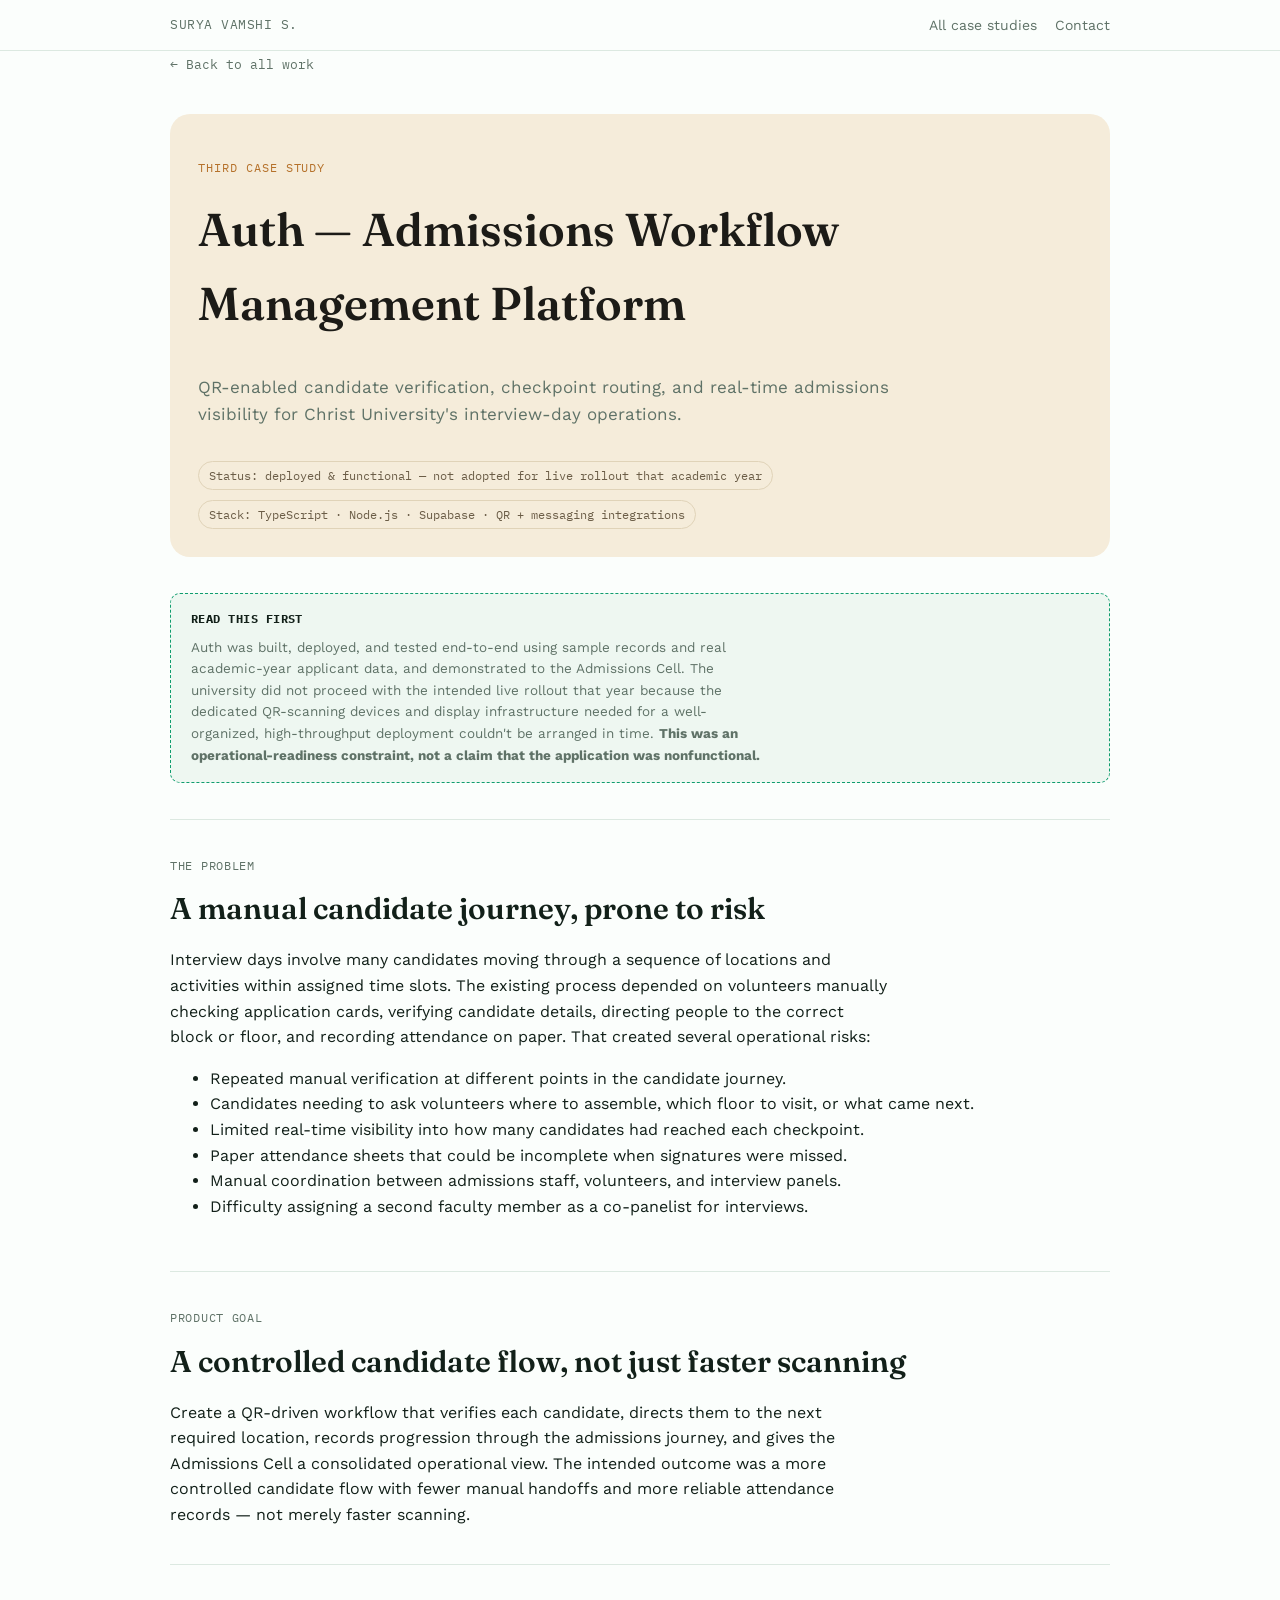
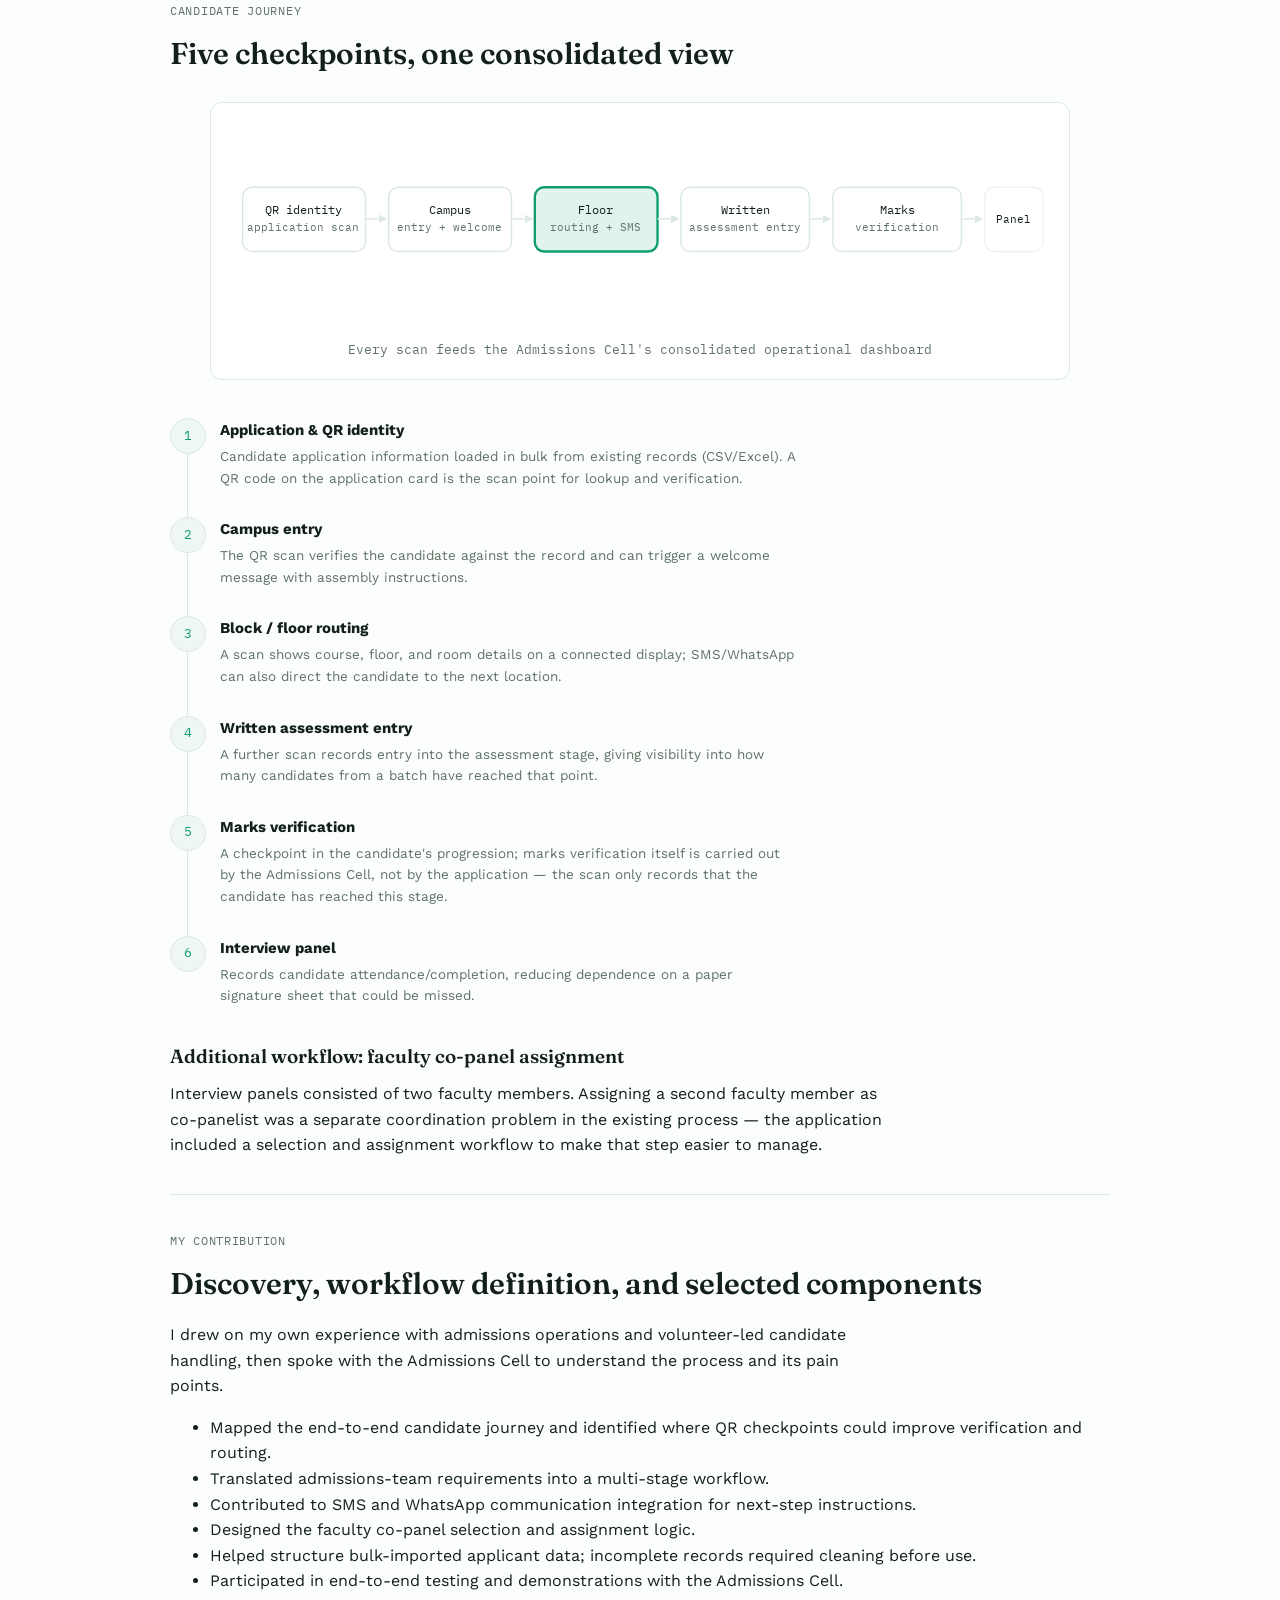
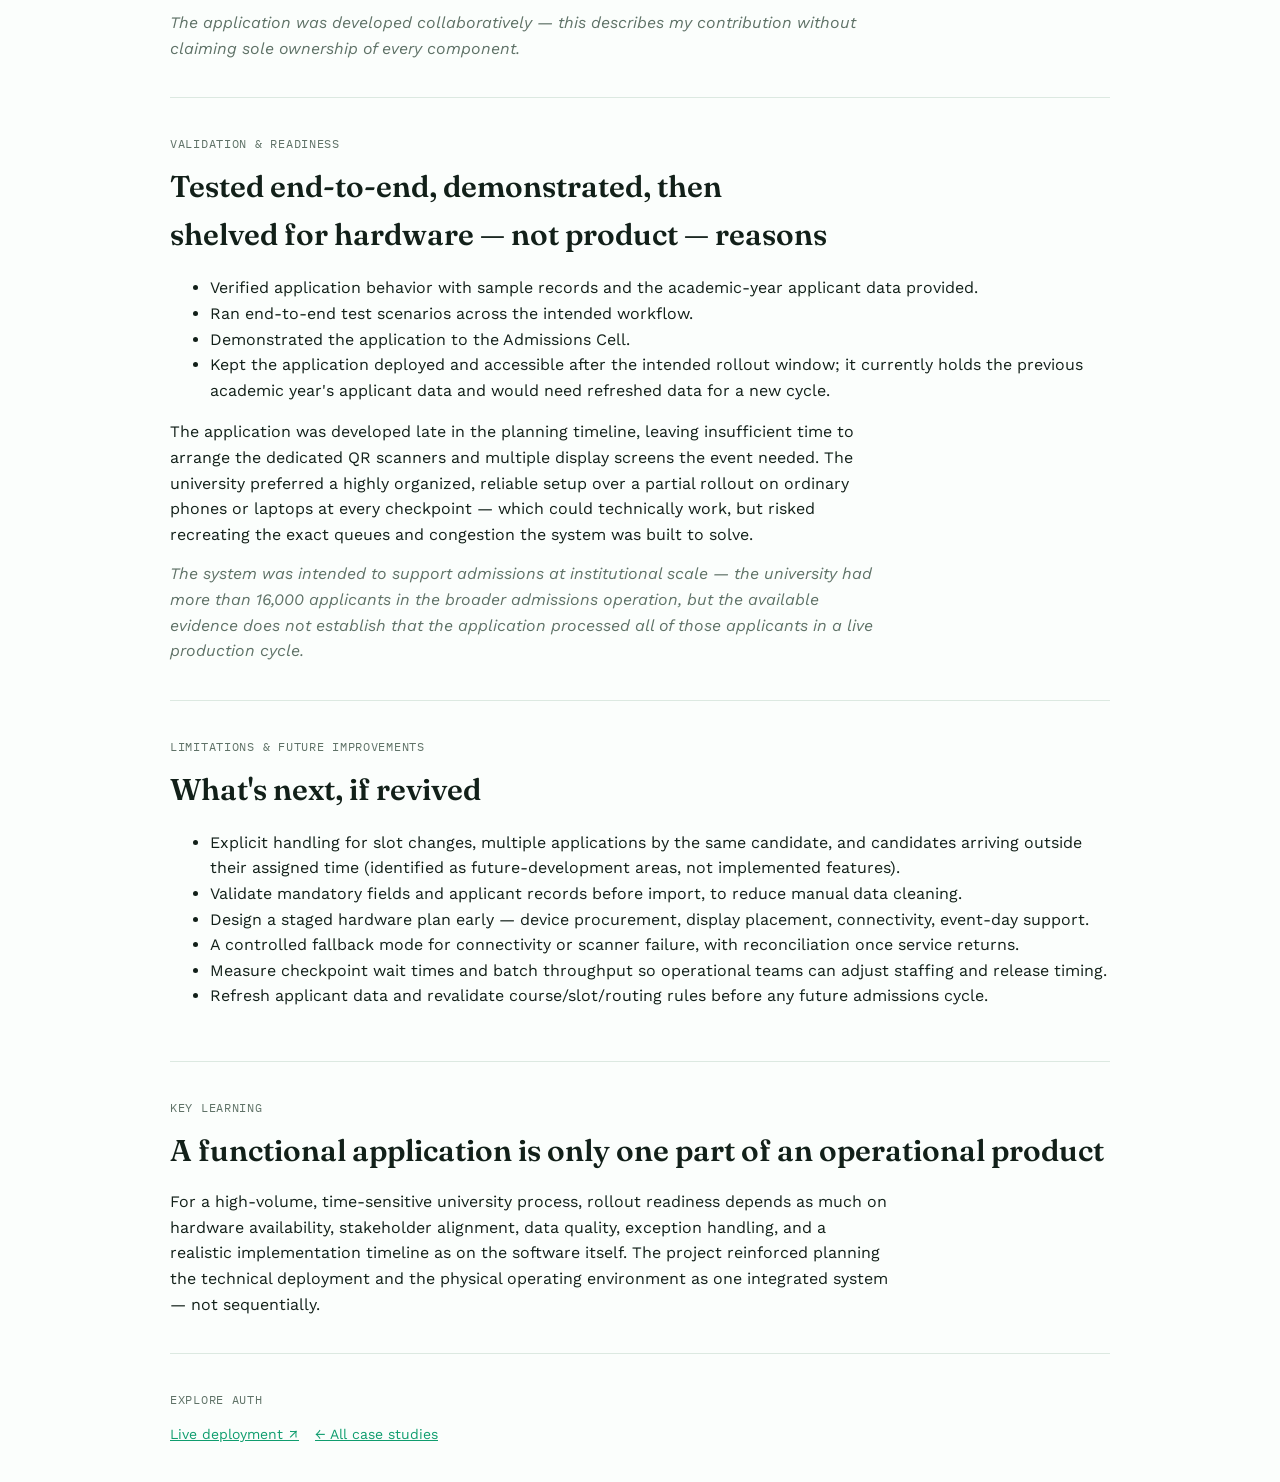
==== admissions.html @ 5cc6632f "Add product-management portfolio site: Socio, Gated, Auth case studies" ====
<!doctype html>
<html lang="en">
<head>
<meta charset="utf-8">
<meta name="viewport" content="width=device-width, initial-scale=1, viewport-fit=cover">
<title>Auth — Case Study</title>
<link rel="preconnect" href="https://fonts.googleapis.com">
<link rel="preconnect" href="https://fonts.gstatic.com" crossorigin>
<link href="https://fonts.googleapis.com/css2?family=Fraunces:opsz,wght@9..144,500;9..144,600;9..144,700&family=Work+Sans:wght@400;500;600;700&family=IBM+Plex+Mono:wght@400;500&display=swap" rel="stylesheet">
<link rel="stylesheet" href="theme.css">
<script>if('scrollRestoration' in history){history.scrollRestoration='manual';}window.scrollTo(0,0);</script>
</head>
<body>

<header class="top"><div class="wrap top-inner">
  <a class="brand" href="index.html">SURYA VAMSHI S.</a>
  <nav><a href="index.html#case">All case studies</a><a href="index.html#contact">Contact</a></nav>
</div></header>

<main class="wrap">
  <a class="back" href="index.html">← Back to all work</a>

  <section class="detail-hero cover" style="border-radius:20px;padding-inline:28px;border-bottom:none;margin-top:20px">
    <span class="eyebrow mono" style="font-size:12px;letter-spacing:.08em;text-transform:uppercase">Third case study</span>
    <h1 style="font-size:clamp(30px,5vw,46px)">Auth — Admissions Workflow Management Platform</h1>
    <p class="lede" style="font-size:17px;max-width:68ch;color:var(--muted)">QR-enabled candidate verification, checkpoint routing, and real-time admissions visibility for Christ University's interview-day operations.</p>
    <div class="meta-row">
      <span class="status-partial">Status: deployed &amp; functional — not adopted for live rollout that academic year</span>
      <span>Stack: TypeScript · Node.js · Supabase · QR + messaging integrations</span>
    </div>
  </section>

  <section class="block" style="border-top:none">
    <div class="verify-list" style="border-color:var(--accent)">
      <h4>Read this first</h4>
      <p style="margin:0">Auth was built, deployed, and tested end-to-end using sample records and real academic-year applicant data, and demonstrated to the Admissions Cell. The university did not proceed with the intended live rollout that year because the dedicated QR-scanning devices and display infrastructure needed for a well-organized, high-throughput deployment couldn't be arranged in time. <strong>This was an operational-readiness constraint, not a claim that the application was nonfunctional.</strong></p>
    </div>
  </section>

  <section class="block">
    <div class="tag">The problem</div>
    <h2>A manual candidate journey, prone to risk</h2>
    <p>Interview days involve many candidates moving through a sequence of locations and activities within assigned time slots. The existing process depended on volunteers manually checking application cards, verifying candidate details, directing people to the correct block or floor, and recording attendance on paper. That created several operational risks:</p>
    <ul>
      <li>Repeated manual verification at different points in the candidate journey.</li>
      <li>Candidates needing to ask volunteers where to assemble, which floor to visit, or what came next.</li>
      <li>Limited real-time visibility into how many candidates had reached each checkpoint.</li>
      <li>Paper attendance sheets that could be incomplete when signatures were missed.</li>
      <li>Manual coordination between admissions staff, volunteers, and interview panels.</li>
      <li>Difficulty assigning a second faculty member as a co-panelist for interviews.</li>
    </ul>
  </section>

  <section class="block">
    <div class="tag">Product goal</div>
    <h2>A controlled candidate flow, not just faster scanning</h2>
    <p>Create a QR-driven workflow that verifies each candidate, directs them to the next required location, records progression through the admissions journey, and gives the Admissions Cell a consolidated operational view. The intended outcome was a more controlled candidate flow with fewer manual handoffs and more reliable attendance records — not merely faster scanning.</p>
  </section>

  <section class="block">
    <div class="tag">Candidate journey</div>
    <h2>Five checkpoints, one consolidated view</h2>
    <figure class="diagram-frame">
      <svg viewBox="0 0 700 170" role="img" aria-label="Candidate journey: QR identity, campus entry, floor routing, written assessment, marks verification, interview panel">
        <defs><marker id="arra" viewBox="0 0 10 10" refX="9" refY="5" markerWidth="6" markerHeight="6" orient="auto-start-reverse"><path d="M0 0L10 5L0 10z" fill="var(--border)"/></marker></defs>
        <g font-family="IBM Plex Mono, monospace" font-size="10.5" fill="var(--fg)">
          <rect x="10" y="55" width="105" height="55" rx="8" fill="none" stroke="var(--border)" stroke-width="1.25"/>
          <text x="62" y="78" text-anchor="middle">QR identity</text>
          <text x="62" y="92" text-anchor="middle" font-size="9" fill="var(--muted)">application scan</text>

          <rect x="135" y="55" width="105" height="55" rx="8" fill="none" stroke="var(--border)" stroke-width="1.25"/>
          <text x="187" y="78" text-anchor="middle">Campus</text>
          <text x="187" y="92" text-anchor="middle" font-size="9" fill="var(--muted)">entry + welcome</text>

          <rect x="260" y="55" width="105" height="55" rx="8" fill="var(--accent)" fill-opacity="0.12" stroke="var(--accent)" stroke-width="2"/>
          <text x="312" y="78" text-anchor="middle">Floor</text>
          <text x="312" y="92" text-anchor="middle" font-size="9" fill="var(--muted)">routing + SMS</text>

          <rect x="385" y="55" width="110" height="55" rx="8" fill="none" stroke="var(--border)" stroke-width="1.25"/>
          <text x="440" y="78" text-anchor="middle">Written</text>
          <text x="440" y="92" text-anchor="middle" font-size="9" fill="var(--muted)">assessment entry</text>

          <rect x="515" y="55" width="110" height="55" rx="8" fill="none" stroke="var(--border)" stroke-width="1.25"/>
          <text x="570" y="78" text-anchor="middle">Marks</text>
          <text x="570" y="92" text-anchor="middle" font-size="9" fill="var(--muted)">verification</text>

          <rect x="645" y="55" width="50" height="55" rx="8" fill="none" stroke="var(--border)" stroke-width="1.25" opacity="0.5"/>
          <text x="670" y="86" text-anchor="middle" font-size="9">Panel</text>

          <line x1="115" y1="82" x2="133" y2="82" stroke="var(--border)" stroke-width="1.25" marker-end="url(#arra)"/>
          <line x1="240" y1="82" x2="258" y2="82" stroke="var(--border)" stroke-width="1.25" marker-end="url(#arra)"/>
          <line x1="365" y1="82" x2="383" y2="82" stroke="var(--border)" stroke-width="1.25" marker-end="url(#arra)"/>
          <line x1="495" y1="82" x2="513" y2="82" stroke="var(--border)" stroke-width="1.25" marker-end="url(#arra)"/>
          <line x1="625" y1="82" x2="643" y2="82" stroke="var(--border)" stroke-width="1.25" marker-end="url(#arra)"/>
        </g>
      </svg>
      <figcaption>Every scan feeds the Admissions Cell's consolidated operational dashboard</figcaption>
    </figure>

    <div class="journey">
      <div class="step"><div class="num">1</div><div><h4>Application &amp; QR identity</h4><p>Candidate application information loaded in bulk from existing records (CSV/Excel). A QR code on the application card is the scan point for lookup and verification.</p></div></div>
      <div class="step"><div class="num">2</div><div><h4>Campus entry</h4><p>The QR scan verifies the candidate against the record and can trigger a welcome message with assembly instructions.</p></div></div>
      <div class="step"><div class="num">3</div><div><h4>Block / floor routing</h4><p>A scan shows course, floor, and room details on a connected display; SMS/WhatsApp can also direct the candidate to the next location.</p></div></div>
      <div class="step"><div class="num">4</div><div><h4>Written assessment entry</h4><p>A further scan records entry into the assessment stage, giving visibility into how many candidates from a batch have reached that point.</p></div></div>
      <div class="step"><div class="num">5</div><div><h4>Marks verification</h4><p>A checkpoint in the candidate's progression; marks verification itself is carried out by the Admissions Cell, not by the application — the scan only records that the candidate has reached this stage.</p></div></div>
      <div class="step"><div class="num">6</div><div><h4>Interview panel</h4><p>Records candidate attendance/completion, reducing dependence on a paper signature sheet that could be missed.</p></div></div>
    </div>

    <h3>Additional workflow: faculty co-panel assignment</h3>
    <p>Interview panels consisted of two faculty members. Assigning a second faculty member as co-panelist was a separate coordination problem in the existing process — the application included a selection and assignment workflow to make that step easier to manage.</p>
  </section>

  <section class="block">
    <div class="tag">My contribution</div>
    <h2>Discovery, workflow definition, and selected components</h2>
    <p>I drew on my own experience with admissions operations and volunteer-led candidate handling, then spoke with the Admissions Cell to understand the process and its pain points.</p>
    <ul>
      <li>Mapped the end-to-end candidate journey and identified where QR checkpoints could improve verification and routing.</li>
      <li>Translated admissions-team requirements into a multi-stage workflow.</li>
      <li>Contributed to SMS and WhatsApp communication integration for next-step instructions.</li>
      <li>Designed the faculty co-panel selection and assignment logic.</li>
      <li>Helped structure bulk-imported applicant data; incomplete records required cleaning before use.</li>
      <li>Participated in end-to-end testing and demonstrations with the Admissions Cell.</li>
    </ul>
    <p class="muted" style="font-style:italic">The application was developed collaboratively — this describes my contribution without claiming sole ownership of every component.</p>
  </section>

  <section class="block">
    <div class="tag">Validation &amp; readiness</div>
    <h2>Tested end-to-end, demonstrated, then shelved for hardware — not product — reasons</h2>
    <ul>
      <li>Verified application behavior with sample records and the academic-year applicant data provided.</li>
      <li>Ran end-to-end test scenarios across the intended workflow.</li>
      <li>Demonstrated the application to the Admissions Cell.</li>
      <li>Kept the application deployed and accessible after the intended rollout window; it currently holds the previous academic year's applicant data and would need refreshed data for a new cycle.</li>
    </ul>
    <p>The application was developed late in the planning timeline, leaving insufficient time to arrange the dedicated QR scanners and multiple display screens the event needed. The university preferred a highly organized, reliable setup over a partial rollout on ordinary phones or laptops at every checkpoint — which could technically work, but risked recreating the exact queues and congestion the system was built to solve.</p>
    <p class="muted" style="font-style:italic">The system was intended to support admissions at institutional scale — the university had more than 16,000 applicants in the broader admissions operation, but the available evidence does not establish that the application processed all of those applicants in a live production cycle.</p>
  </section>

  <section class="block">
    <div class="tag">Limitations &amp; future improvements</div>
    <h2>What's next, if revived</h2>
    <ul>
      <li>Explicit handling for slot changes, multiple applications by the same candidate, and candidates arriving outside their assigned time (identified as future-development areas, not implemented features).</li>
      <li>Validate mandatory fields and applicant records before import, to reduce manual data cleaning.</li>
      <li>Design a staged hardware plan early — device procurement, display placement, connectivity, event-day support.</li>
      <li>A controlled fallback mode for connectivity or scanner failure, with reconciliation once service returns.</li>
      <li>Measure checkpoint wait times and batch throughput so operational teams can adjust staffing and release timing.</li>
      <li>Refresh applicant data and revalidate course/slot/routing rules before any future admissions cycle.</li>
    </ul>
  </section>

  <section class="block">
    <div class="tag">Key learning</div>
    <h2>A functional application is only one part of an operational product</h2>
    <p>For a high-volume, time-sensitive university process, rollout readiness depends as much on hardware availability, stakeholder alignment, data quality, exception handling, and a realistic implementation timeline as on the software itself. The project reinforced planning the technical deployment and the physical operating environment as one integrated system — not sequentially.</p>
  </section>

  <section class="block">
    <div class="tag">Explore Auth</div>
    <div class="linkrow">
      <a href="https://universityauth.vercel.app/" target="_blank" rel="noopener">Live deployment ↗</a>
      <a href="index.html#case">← All case studies</a>
    </div>
  </section>

</main>

</body>
</html>
---- theme.css ----
/* Shared design tokens + components — bright, fresh, mint-and-emerald aesthetic */
:root{
  --bg:#fbfefc; --surface:#ffffff; --surface-2:#eef7f1; --fg:#122019; --muted:#5f7267;
  --accent:#0f9d6e; --accent-ink:#ffffff; --border:#dce9e1; --ok:#1f9d55; --warn:#c98a1d;
  --font-display:'Fraunces',ui-serif,Georgia,serif;
  --font-body:'Work Sans',ui-sans-serif,system-ui,sans-serif;
  --font-mono:'IBM Plex Mono',ui-monospace,Menlo,monospace;
  /* Per-project accent hues — same three colors in both themes so each case study stays recognizable */
  --c-socio:#0f9d6e; --c-socio-tint:#e3f5ec;
  --c-daksh:#0e74b8; --c-daksh-tint:#e3f0fa;
  --c-admissions:#c2730f; --c-admissions-tint:#faeedd;
  color-scheme:light;
}
@media (prefers-color-scheme: dark){
  :root:not([data-theme="light"]){
    --bg:#0f1713; --surface:#16211b; --surface-2:#1b2822; --fg:#eaf3ee; --muted:#8aa296;
    --accent:#2dd4a0; --accent-ink:#06241a; --border:#223029; --ok:#34d399; --warn:#f2b253;
    --c-socio:#34d399; --c-socio-tint:#16342a;
    --c-daksh:#57b3ec; --c-daksh-tint:#122e3e;
    --c-admissions:#f0a94e; --c-admissions-tint:#3a2a14;
    color-scheme:dark;
  }
}
:root[data-theme="dark"]{
  --bg:#0f1713; --surface:#16211b; --surface-2:#1b2822; --fg:#eaf3ee; --muted:#8aa296;
  --accent:#2dd4a0; --accent-ink:#06241a; --border:#223029; --ok:#34d399; --warn:#f2b253;
  --c-socio:#34d399; --c-socio-tint:#16342a;
  --c-daksh:#57b3ec; --c-daksh-tint:#122e3e;
  --c-admissions:#f0a94e; --c-admissions-tint:#3a2a14;
  color-scheme:dark;
}
*{box-sizing:border-box}
html,body{margin:0}
body{background:var(--bg);color:var(--fg);font-family:var(--font-body);line-height:1.6;font-size:16px}
.wrap{padding-left:max(20px, env(safe-area-inset-left,0px));padding-right:max(20px, env(safe-area-inset-right,0px))}
h1,h2,h3{font-family:var(--font-display);font-weight:600;text-wrap:balance;margin:0}
a{color:var(--accent)}
img{max-width:100%}
.mono{font-family:var(--font-mono)}
.muted{color:var(--muted)}

header.top{position:sticky;top:env(safe-area-inset-top,0px);z-index:5;background:color-mix(in srgb, var(--bg) 88%, transparent);backdrop-filter:blur(8px);border-bottom:1px solid var(--border)}
.top-inner{max-width:980px;margin:0 auto;padding-block:14px;display:flex;justify-content:space-between;align-items:center;gap:16px}
.top-inner nav{display:flex;gap:18px;font-size:14px}
.top-inner nav a{color:var(--muted);text-decoration:none}
.top-inner nav a:hover{color:var(--fg)}
.brand{font-family:var(--font-mono);font-size:13px;letter-spacing:.04em;color:var(--muted);text-decoration:none}

main{max-width:980px;margin:0 auto}

.hero{margin-top:28px;padding-block:56px 40px;border-radius:20px;padding-inline:32px;background:linear-gradient(135deg, var(--c-socio-tint) 0%, var(--c-daksh-tint) 55%, var(--surface) 100%)}
.hero-grid{display:grid;grid-template-columns:1.3fr 1fr;gap:40px;align-items:center}
@media(max-width:760px){.hero-grid{grid-template-columns:1fr;text-align:center}}
.hero-text{display:grid;gap:16px}
@media(max-width:760px){.hero-text{justify-items:center}}
.hero .eyebrow{font-family:var(--font-mono);font-size:12px;letter-spacing:.08em;text-transform:uppercase;color:var(--c-socio)}
.hero h1{font-size:clamp(32px,5.2vw,50px);letter-spacing:-0.01em;line-height:1.08}
.hero h1 .hi{color:var(--fg)}
.hero h1 .name{color:var(--c-socio)}
.hero .role{font-size:19px;font-weight:600;color:var(--fg)}
.hero .locline{display:flex;align-items:center;gap:7px;font-size:14px;color:var(--muted)}
.hero .locline svg{width:15px;height:15px;color:var(--c-socio);flex:none}
.hero p.lede{max-width:56ch;font-size:16px;color:var(--muted)}
.hero-photo-wrap{position:relative;justify-self:center}
.hero-photo{width:280px;height:280px;border-radius:50%;object-fit:cover;border:6px solid var(--surface);box-shadow:0 0 0 2px var(--border), 0 20px 40px -12px rgba(15,157,110,0.35)}
.hero-dot{position:absolute;top:4px;left:-6px;width:34px;height:34px;border-radius:50%;background:var(--accent);border:4px solid var(--surface)}
.hero-ring{position:absolute;bottom:10px;right:-10px;width:46px;height:46px;border-radius:50%;border:3px solid var(--c-daksh);opacity:.6}
.chiprow{display:flex;flex-wrap:wrap;gap:8px;margin-top:4px}
.chip{border:1px solid var(--border);border-radius:100px;padding:6px 12px;font-size:13px;color:var(--muted);font-family:var(--font-mono)}
.ctarow{display:flex;flex-wrap:wrap;gap:12px;margin-top:10px}
.btn{display:inline-flex;align-items:center;gap:8px;padding:11px 18px;border-radius:8px;font-size:14px;text-decoration:none;font-weight:600;border:1px solid transparent;cursor:pointer;font-family:var(--font-body)}
.btn.primary{background:var(--accent);color:var(--accent-ink)}
.btn.ghost{border-color:var(--border);color:var(--fg);background:none}
.btn.small{padding:8px 14px;font-size:13px}

.panel{background:var(--surface);border:1px solid var(--border);border-radius:12px}

.statuspanel{margin-block:28px;padding:22px;display:grid;gap:16px}
.statuspanel .head{display:flex;align-items:center;gap:10px;font-family:var(--font-mono);font-size:13px}
.dot{width:8px;height:8px;border-radius:50%;background:var(--ok);box-shadow:0 0 0 3px color-mix(in srgb, var(--ok) 25%, transparent);flex:none}
.statgrid{display:grid;grid-template-columns:repeat(auto-fit,minmax(110px,1fr));gap:14px}
.stat{display:flex;flex-direction:column;gap:2px}
.stat .n{font-family:var(--font-display);font-size:26px;font-variant-numeric:tabular-nums}
.stat .l{font-size:11.5px;color:var(--muted);font-family:var(--font-mono);text-transform:uppercase;letter-spacing:.04em}
.caveat{font-size:12.5px;color:var(--muted);border-top:1px dashed var(--border);padding-top:12px}

section.block{padding-block:36px;border-top:1px solid var(--border)}
section.block.tinted{background:var(--surface-2);border-radius:20px;padding-inline:28px;border-top:none;margin-block:24px}
section.block .tag{font-family:var(--font-mono);font-size:12px;color:var(--muted);text-transform:uppercase;letter-spacing:.06em;margin-bottom:10px}
section.block h2{font-size:clamp(22px,4vw,30px);margin-bottom:14px}
section.block h3{font-size:19px;margin-bottom:10px}
section.block p{margin:0 0 14px;max-width:72ch}
section.block p:last-child{margin-bottom:0}

/* Index case-preview cards */
.case-preview-grid{display:grid;gap:20px;margin-top:22px}
@media(min-width:760px){.case-preview-grid{grid-template-columns:repeat(3,1fr)}}
.case-preview{display:flex;flex-direction:column;overflow:hidden;text-decoration:none;color:var(--fg);transition:transform .15s ease, border-color .15s ease}
.case-preview:hover{transform:translateY(-3px);border-color:var(--accent)}
.case-preview .art{padding:24px 20px 22px;display:flex;flex-direction:column;gap:10px;border-bottom:1px solid var(--border);min-height:132px;justify-content:center}
.case-preview .art .status{display:inline-block;width:fit-content;font-family:var(--font-mono);font-size:10.5px;text-transform:uppercase;letter-spacing:.06em;font-weight:700}
.case-preview .art h3{font-size:19px;font-family:var(--font-display);font-weight:600;color:#1c1b17;line-height:1.2}
.case-preview .cbody{padding:18px;display:flex;flex-direction:column;gap:8px;flex:1}
.case-preview.c-socio .art{background:#e3f2e8}
.case-preview.c-socio .art .status{color:#1a7a4c}
.case-preview.c-socio:hover{border-color:var(--c-socio)}
.case-preview.c-daksh .art{background:#e4edf9}
.case-preview.c-daksh .art .status{color:#2c62ad}
.case-preview.c-daksh:hover{border-color:var(--c-daksh)}
.case-preview.c-admissions .art{background:#f7e8d9}
.case-preview.c-admissions .art .status{color:#b5712a}
.case-preview.c-admissions:hover{border-color:var(--c-admissions)}
.case-preview h3{font-size:17px;font-family:var(--font-body);font-weight:700;color:var(--fg)}
.case-preview p{font-size:13.5px;color:var(--muted);margin:0;flex:1}
.case-preview .readmore{font-family:var(--font-mono);font-size:12.5px;margin-top:8px;display:flex;align-items:center;gap:6px}

.case-grid{display:grid;gap:18px;margin-top:18px}
@media(min-width:720px){.case-grid{grid-template-columns:repeat(2,1fr)}}
.case-card{padding:18px;display:flex;flex-direction:column;gap:8px}
.case-card h3{font-size:16px;font-family:var(--font-body);font-weight:700}
.case-card p{margin:0;font-size:14.5px;color:var(--muted)}
.linkrow{display:flex;gap:16px;flex-wrap:wrap;margin-top:14px;font-size:14px}

.note-card{padding:20px;display:flex;flex-direction:column;gap:10px}
.note-card .meta{font-family:var(--font-mono);font-size:12px;color:var(--muted)}

.proj-grid{display:grid;gap:16px;margin-top:16px}
@media(min-width:720px){.proj-grid{grid-template-columns:repeat(2,1fr)}}
.proj-card{padding:18px}
.proj-card .status{display:inline-block;font-family:var(--font-mono);font-size:11px;text-transform:uppercase;letter-spacing:.04em;padding:3px 8px;border-radius:100px;border:1px solid var(--border);color:var(--muted);margin-bottom:10px}

ul.leadership{list-style:none;margin:0;padding:0;display:grid;gap:10px}
ul.leadership li{display:grid;grid-template-columns:90px 1fr;gap:14px;font-size:14.5px;align-items:baseline}
ul.leadership li .y{font-family:var(--font-mono);color:var(--muted);font-size:12.5px}

.skills-grid{display:grid;gap:18px;margin-top:22px}
@media(min-width:700px){.skills-grid{grid-template-columns:repeat(3,1fr)}}
.skill-card{padding:24px 20px;text-align:center}
.skill-card .sicon{width:40px;height:40px;margin:0 auto 14px;color:var(--accent)}
.skill-card .sicon svg{width:100%;height:100%}
.skill-card h3{font-size:15.5px;font-weight:700;font-family:var(--font-body);margin-bottom:6px}
.skill-card p{margin:0;font-size:12.5px;color:var(--muted);line-height:1.5}

.cert-grid{display:grid;gap:16px;margin-top:18px}
@media(min-width:600px){.cert-grid{grid-template-columns:repeat(auto-fit,minmax(240px,1fr))}}
.cert-card{padding:18px;display:flex;align-items:center;gap:14px}
.cert-card .badge{width:48px;height:48px;border-radius:12px;background:var(--c-admissions-tint);display:flex;align-items:center;justify-content:center;flex:none}
.cert-card .badge svg{width:26px;height:26px;color:var(--c-admissions)}
.cert-card h3{font-size:15px;font-weight:700;font-family:var(--font-body);margin-bottom:3px}
.cert-card p{margin:0;font-size:12.5px;color:var(--muted)}

.awards{display:flex;flex-wrap:wrap;gap:10px;margin-top:16px}
.award{border:1px solid var(--border);border-radius:8px;padding:10px 14px;font-size:13.5px;background:var(--surface);color:var(--fg);font-weight:500}
.award::before{content:'★ ';color:var(--accent)}

footer{padding-block:48px 40px;border-top:1px solid var(--border);background:var(--surface-2)}
footer .fgrid{display:grid;gap:32px;grid-template-columns:1.3fr 1fr 1.2fr 1fr}
@media(max-width:760px){footer .fgrid{grid-template-columns:1fr 1fr}}
@media(max-width:480px){footer .fgrid{grid-template-columns:1fr}}
footer h4{font-family:var(--font-mono);font-size:12px;text-transform:uppercase;letter-spacing:.05em;color:var(--fg);margin:0 0 14px;font-weight:600}
footer .fbrand h3{font-size:19px;color:var(--c-socio);margin-bottom:8px}
footer .fbrand p{font-size:13.5px;color:var(--muted);max-width:30ch;margin:0 0 16px}
.social-row{display:flex;gap:10px}
.social-icon{width:38px;height:38px;border-radius:50%;background:var(--surface);border:1px solid var(--border);display:flex;align-items:center;justify-content:center;color:var(--muted);text-decoration:none;transition:border-color .15s, color .15s}
.social-icon:hover{color:var(--c-socio);border-color:var(--c-socio)}
.social-icon svg{width:16px;height:16px}
.flinks{list-style:none;margin:0;padding:0;display:grid;gap:10px}
.flinks a{color:var(--muted);text-decoration:none;font-size:14px}
.flinks a:hover{color:var(--fg)}
.fcontact{display:grid;gap:12px;font-size:13.5px;color:var(--muted)}
.fcontact .row{display:flex;align-items:center;gap:10px}
.fcontact svg{width:15px;height:15px;color:var(--c-socio);flex:none}
.fdownload{display:grid;gap:10px}
.dlbtn{display:flex;align-items:center;gap:10px;padding:10px 14px;border-radius:8px;border:1px solid var(--border);background:var(--surface);color:var(--fg);text-decoration:none;font-size:13.5px;transition:border-color .15s}
.dlbtn:hover{border-color:var(--c-socio);color:var(--c-socio)}
.dlbtn svg{width:16px;height:16px;flex:none}
.fbottom{margin-top:36px;padding-top:20px;border-top:1px solid var(--border);font-size:12.5px;color:var(--muted);text-align:center}

/* Detail pages */
.back{display:inline-flex;align-items:center;gap:6px;font-family:var(--font-mono);font-size:13px;color:var(--muted);text-decoration:none;margin-bottom:18px}
.back:hover{color:var(--fg)}
.detail-hero{padding-block:44px 28px;display:grid;gap:16px;border-bottom:1px solid var(--border)}
.detail-hero .meta-row{display:flex;flex-wrap:wrap;gap:10px;font-family:var(--font-mono);font-size:12px}
.detail-hero .meta-row span{border:1px solid var(--border);border-radius:100px;padding:4px 10px;color:var(--muted)}

/* Cover-style hero: fixed warm palette, deliberate single-theme, independent of site light/dark mode */
.detail-hero.cover{background:#f5ecda;color:#1c1b17}
.detail-hero.cover .eyebrow{color:#b5712a}
.detail-hero.cover h1{color:#1c1b17}
.detail-hero.cover .lede{color:#6b5d47}
.detail-hero.cover .meta-row span{border-color:#e0d3b8;color:#6b5d47}
.status-live{color:var(--ok)}
.status-partial{color:var(--warn)}

.diagram-frame{margin-block:24px;padding:20px;background:var(--surface);border:1px solid var(--border);border-radius:12px}
.diagram-frame figcaption{font-size:12.5px;color:var(--muted);text-align:center;margin-top:10px;font-family:var(--font-mono)}

.verify-list{background:var(--surface-2);border:1px dashed var(--border);border-radius:10px;padding:16px 20px;font-size:13.5px;color:var(--muted)}
.verify-list h4{font-family:var(--font-mono);text-transform:uppercase;letter-spacing:.04em;font-size:11.5px;color:var(--fg);margin:0 0 8px}
.verify-list ul{margin:0;padding-left:18px}

table.spec{width:100%;border-collapse:collapse;font-size:14px;margin-block:12px}
table.spec th,table.spec td{text-align:left;padding:8px 12px;border-bottom:1px solid var(--border)}
table.spec th{color:var(--muted);font-family:var(--font-mono);font-weight:500;font-size:12px;text-transform:uppercase;letter-spacing:.03em;width:30%}

.journey{display:flex;flex-direction:column;gap:0;margin-block:20px}
.journey .step{display:grid;grid-template-columns:36px 1fr;gap:14px;padding-block:14px;position:relative}
.journey .step .num{width:36px;height:36px;border-radius:50%;background:var(--surface-2);border:1px solid var(--border);display:flex;align-items:center;justify-content:center;font-family:var(--font-mono);font-size:13px;color:var(--accent);flex:none}
.journey .step:not(:last-child)::before{content:'';position:absolute;left:17px;top:50px;bottom:-14px;width:1px;background:var(--border)}
.journey .step h4{font-size:15px;margin:0 0 4px;font-family:var(--font-body);font-weight:700}
.journey .step p{margin:0;font-size:13.5px;color:var(--muted)}
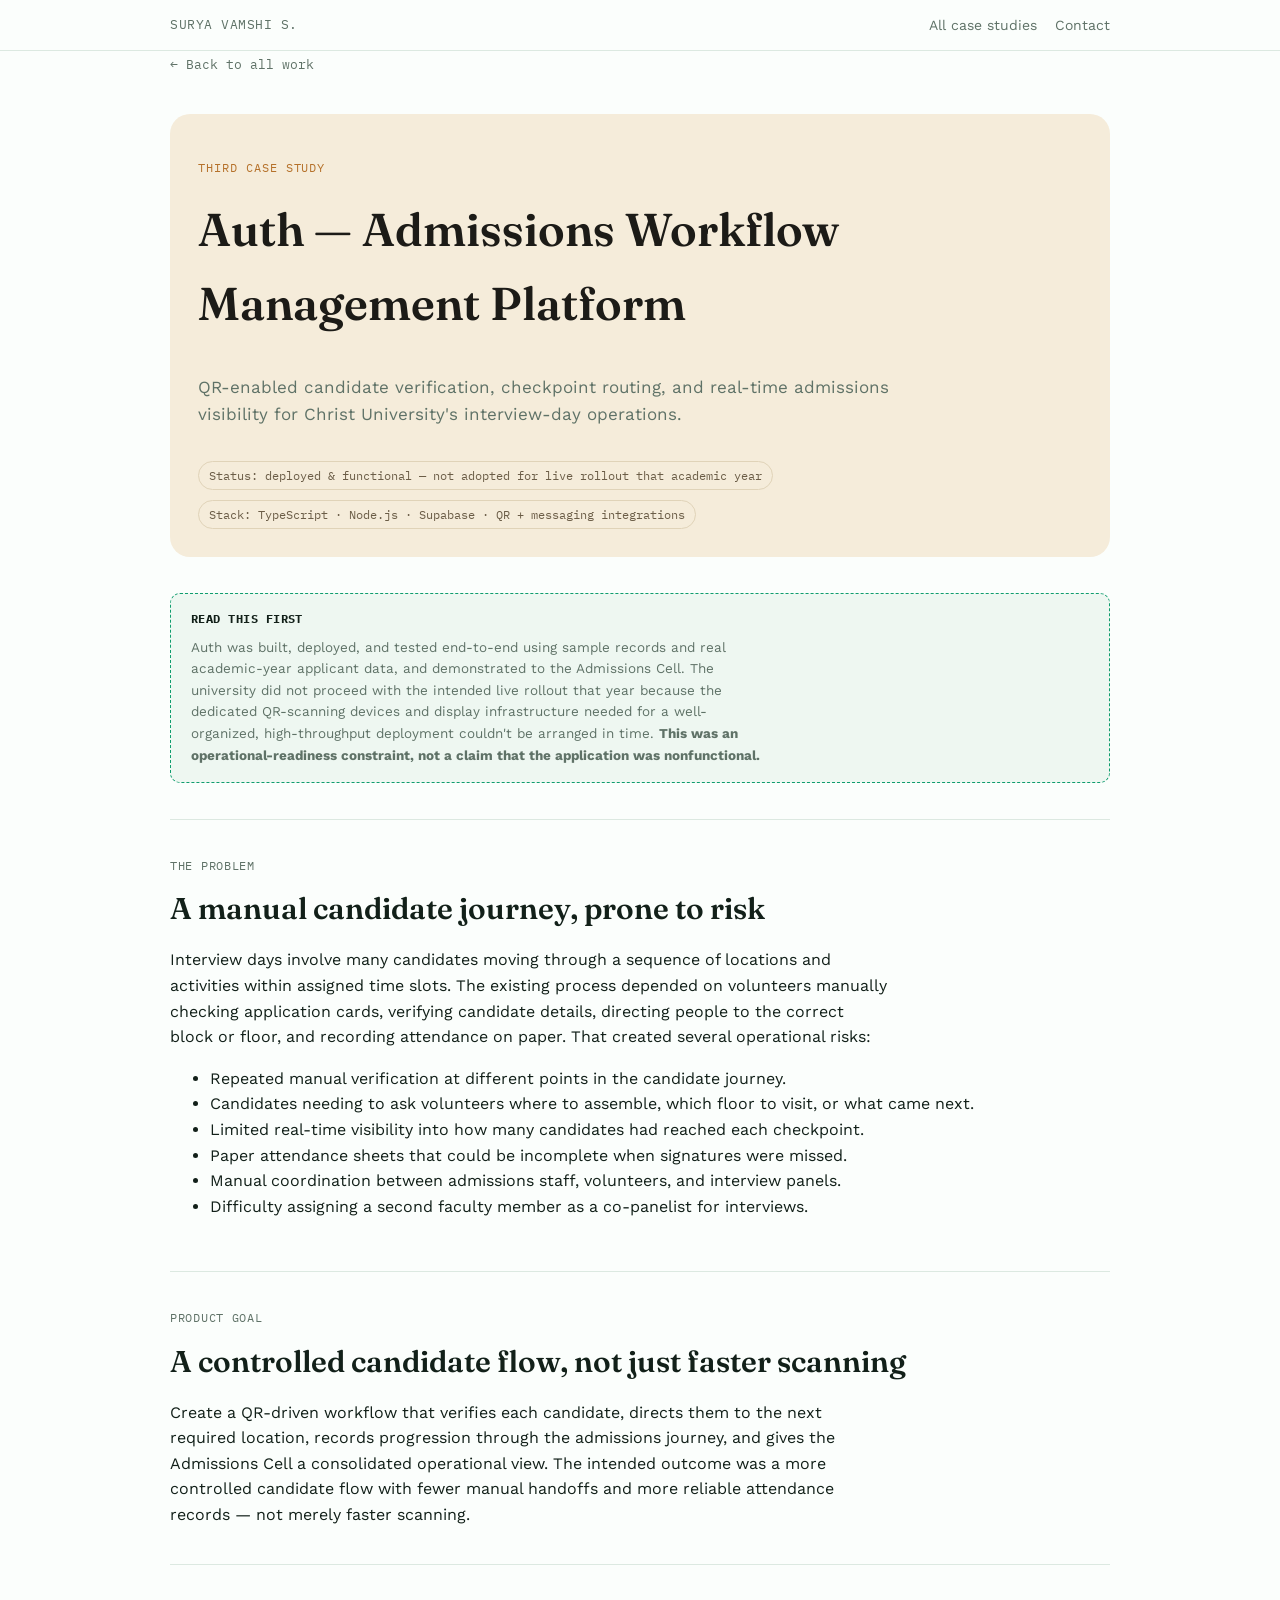
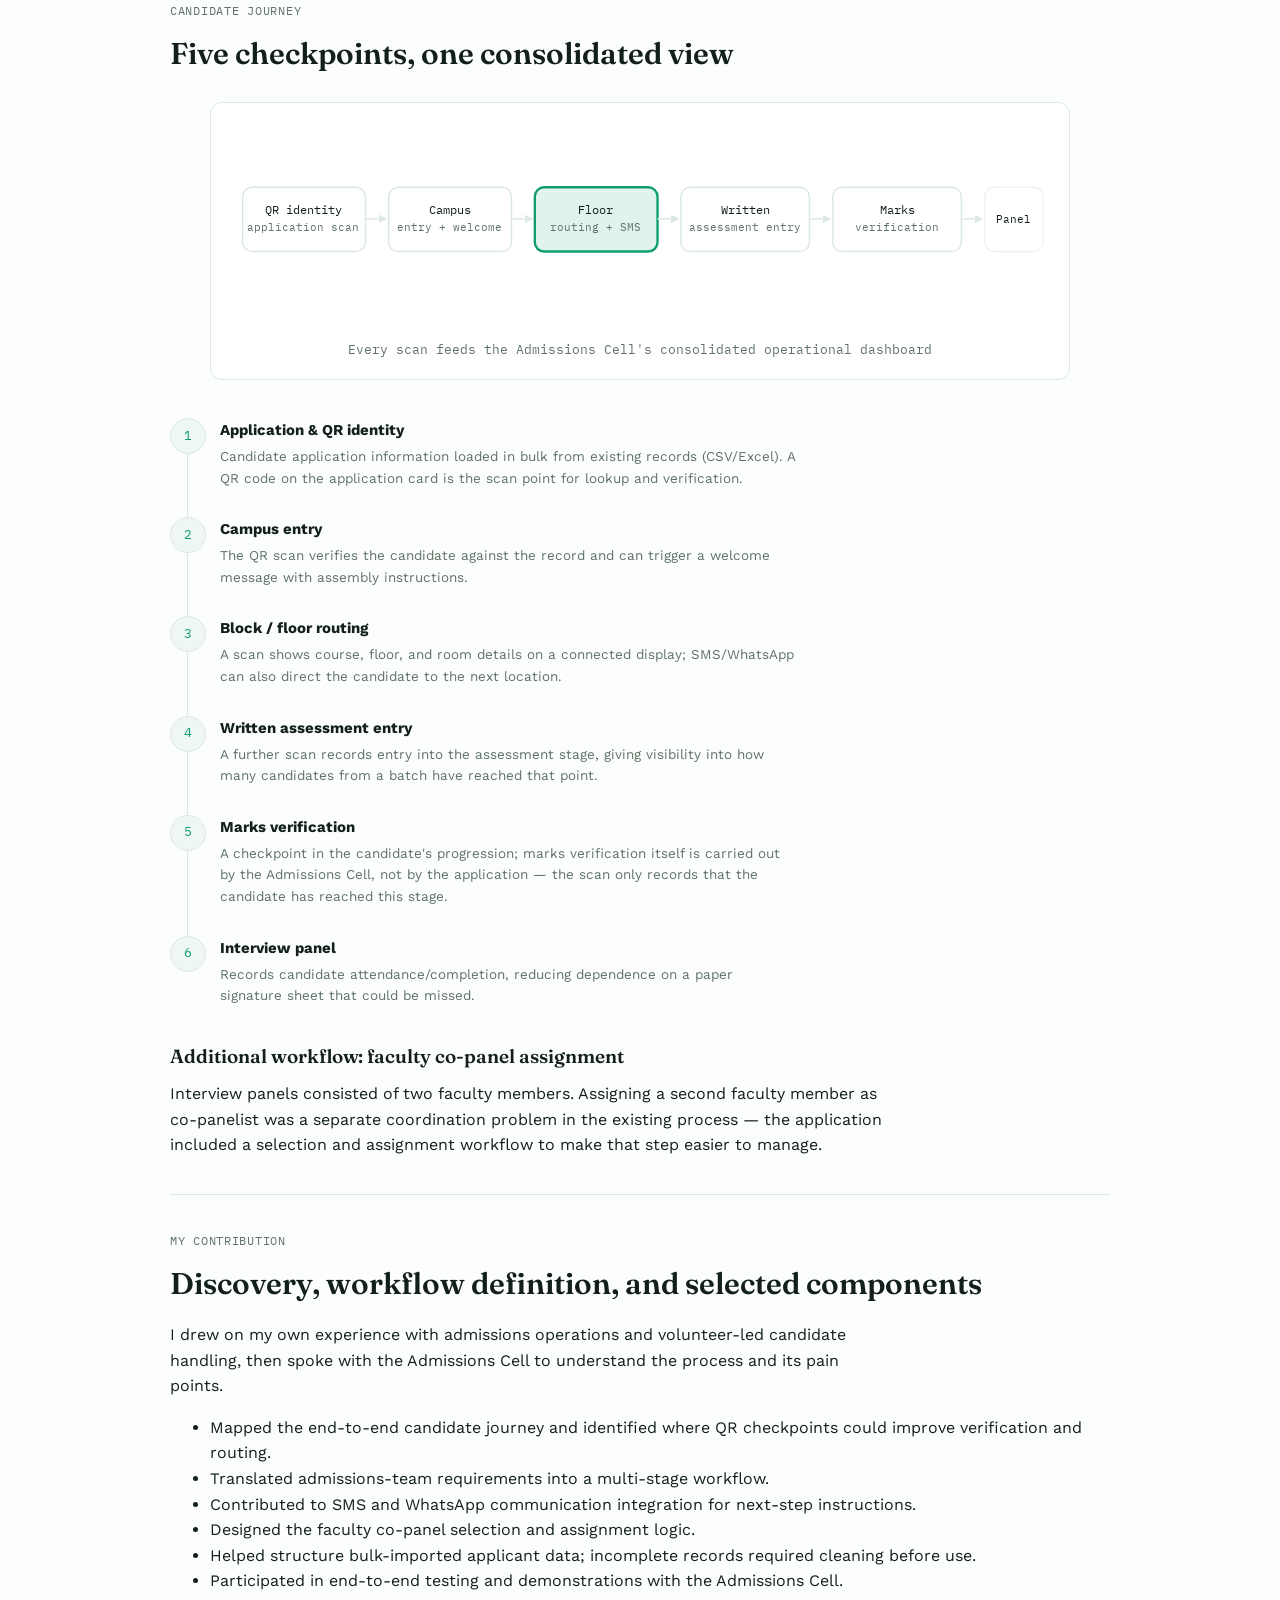
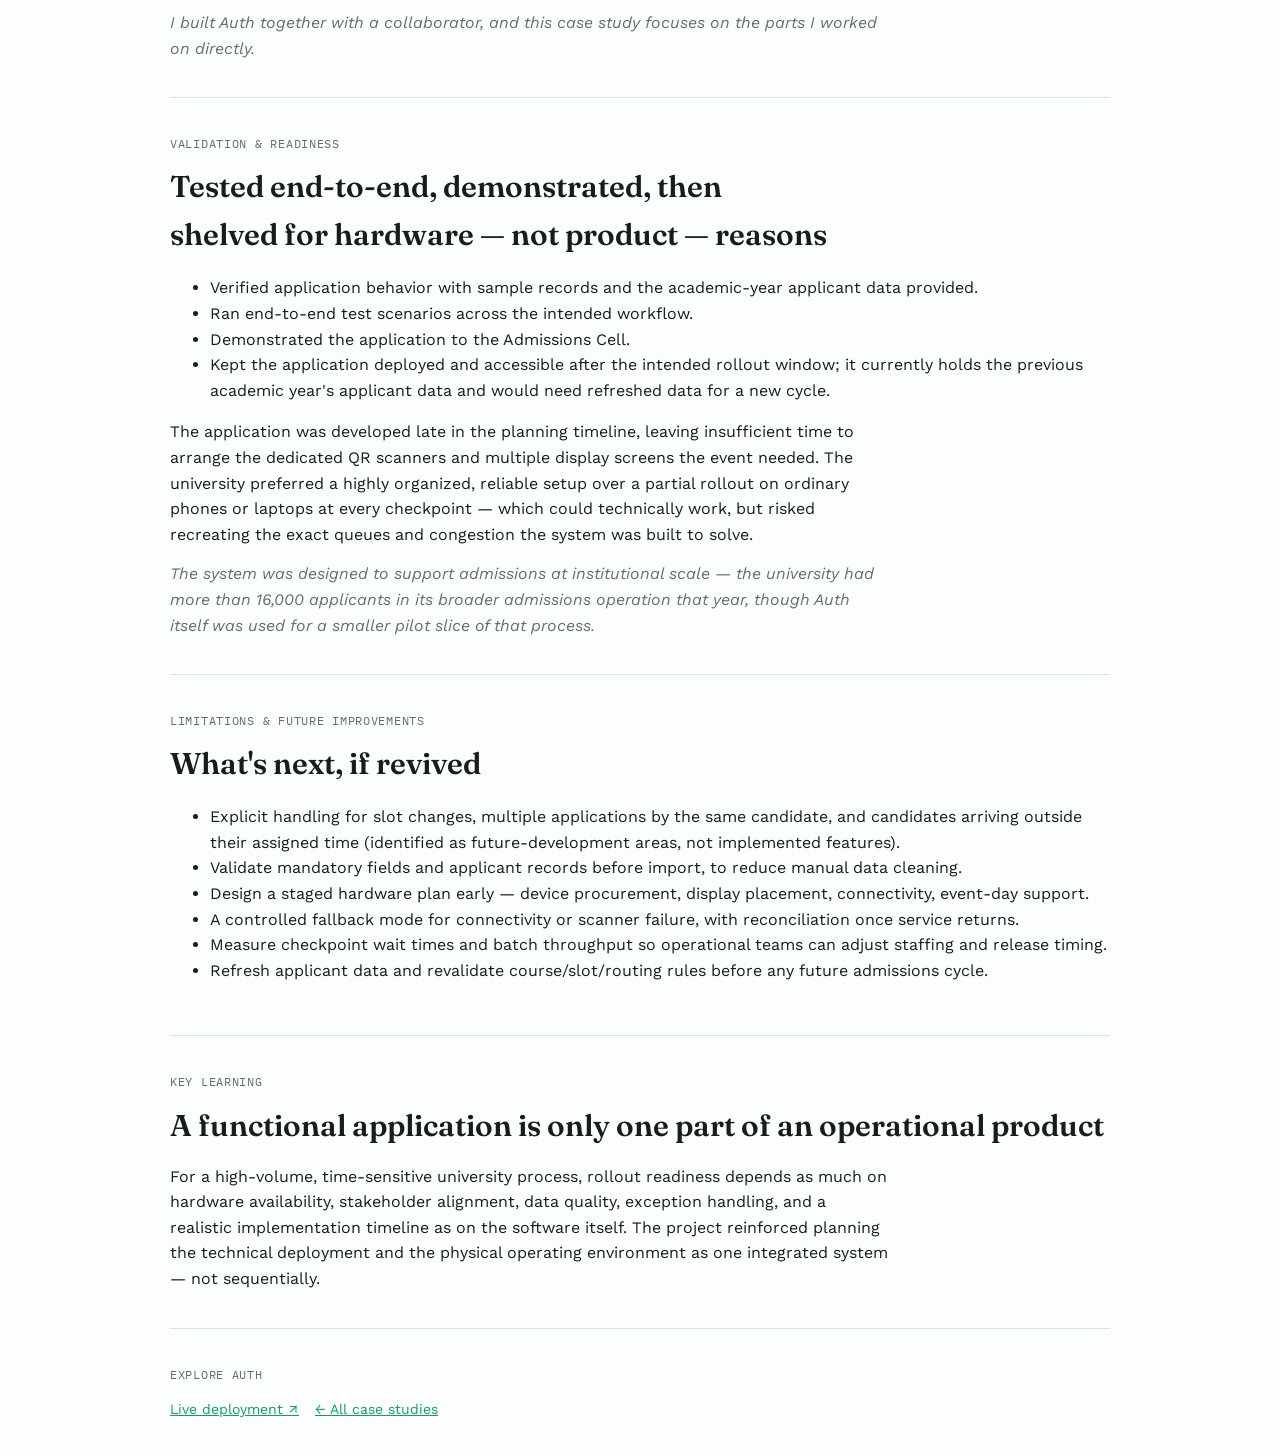
==== commit 2f141291: "Reword figure/attribution notes to first-person voice" ====
--- a/admissions.html
+++ b/admissions.html
@@ -122,7 +122,7 @@
       <li>Helped structure bulk-imported applicant data; incomplete records required cleaning before use.</li>
       <li>Participated in end-to-end testing and demonstrations with the Admissions Cell.</li>
     </ul>
-    <p class="muted" style="font-style:italic">The application was developed collaboratively — this describes my contribution without claiming sole ownership of every component.</p>
+    <p class="muted" style="font-style:italic">I built Auth together with a collaborator, and this case study focuses on the parts I worked on directly.</p>
   </section>
 
   <section class="block">
@@ -135,7 +135,7 @@
       <li>Kept the application deployed and accessible after the intended rollout window; it currently holds the previous academic year's applicant data and would need refreshed data for a new cycle.</li>
     </ul>
     <p>The application was developed late in the planning timeline, leaving insufficient time to arrange the dedicated QR scanners and multiple display screens the event needed. The university preferred a highly organized, reliable setup over a partial rollout on ordinary phones or laptops at every checkpoint — which could technically work, but risked recreating the exact queues and congestion the system was built to solve.</p>
-    <p class="muted" style="font-style:italic">The system was intended to support admissions at institutional scale — the university had more than 16,000 applicants in the broader admissions operation, but the available evidence does not establish that the application processed all of those applicants in a live production cycle.</p>
+    <p class="muted" style="font-style:italic">The system was designed to support admissions at institutional scale — the university had more than 16,000 applicants in its broader admissions operation that year, though Auth itself was used for a smaller pilot slice of that process.</p>
   </section>
 
   <section class="block">
